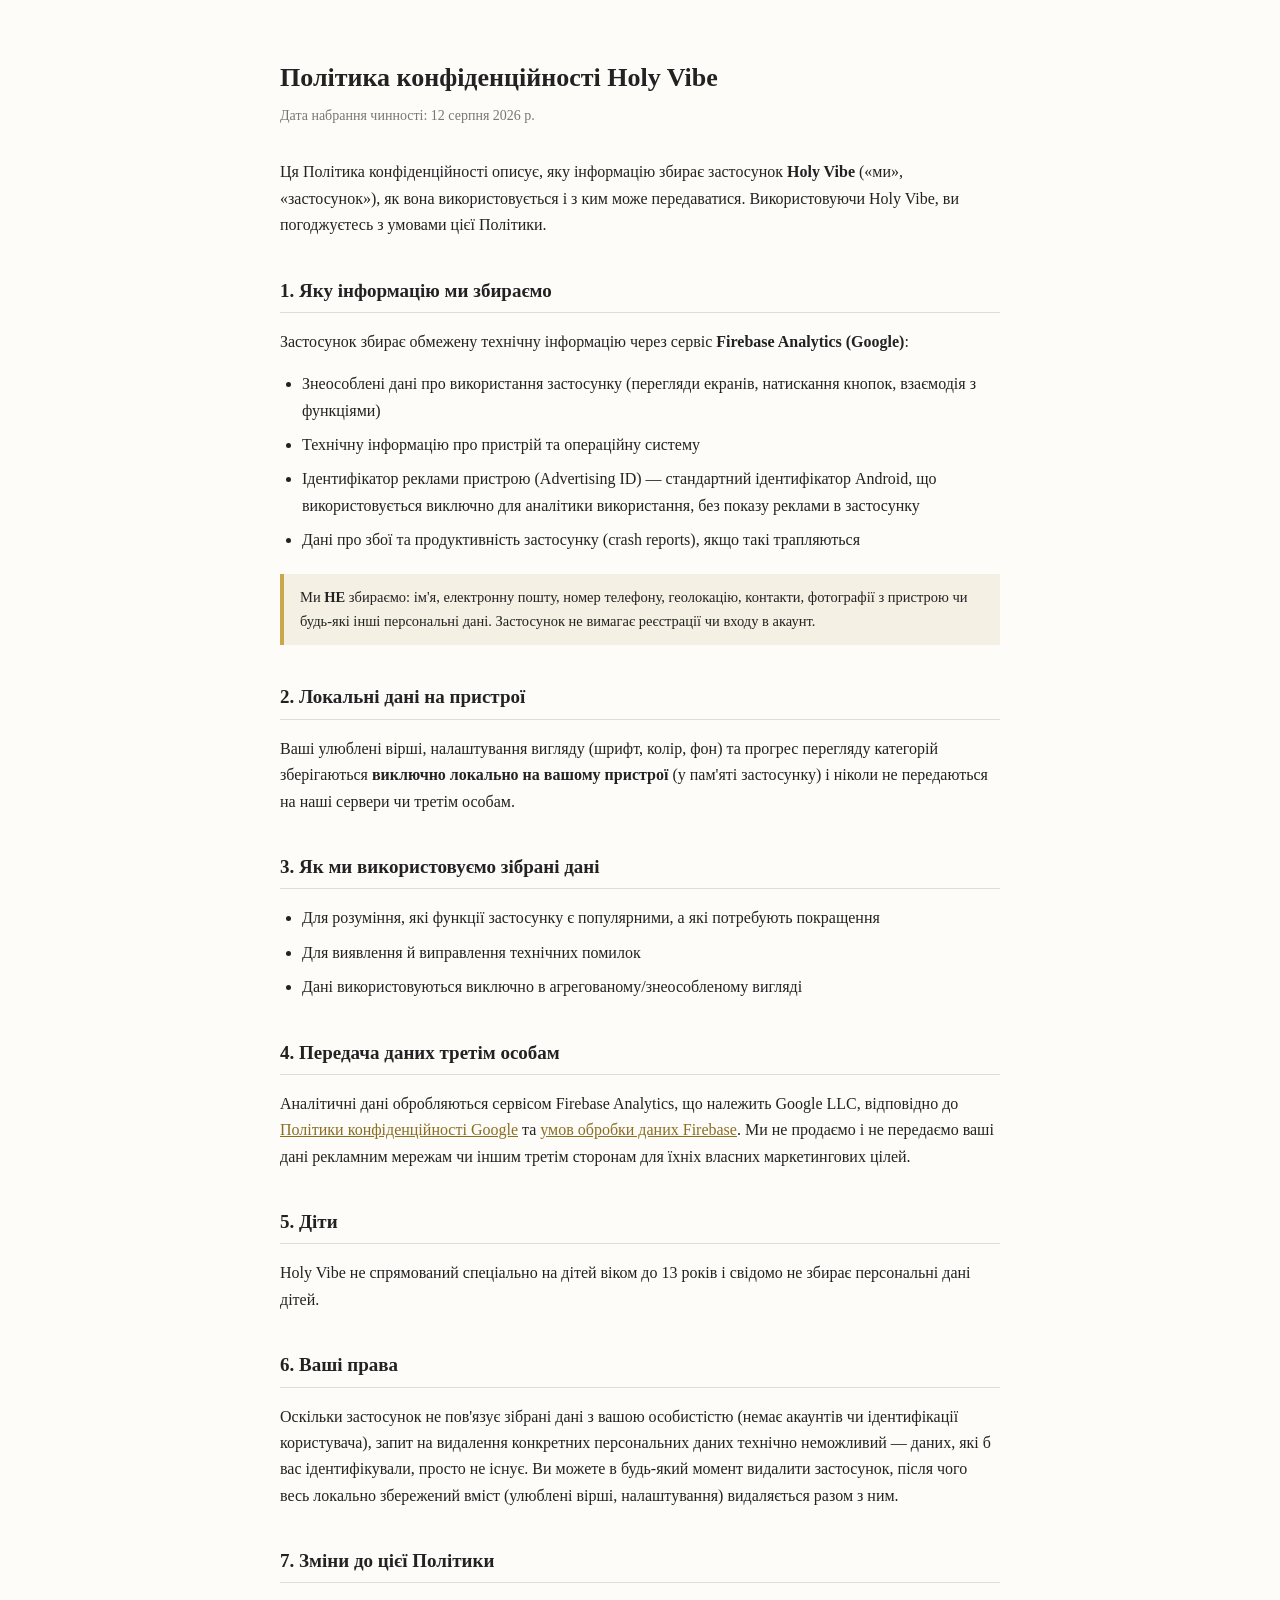
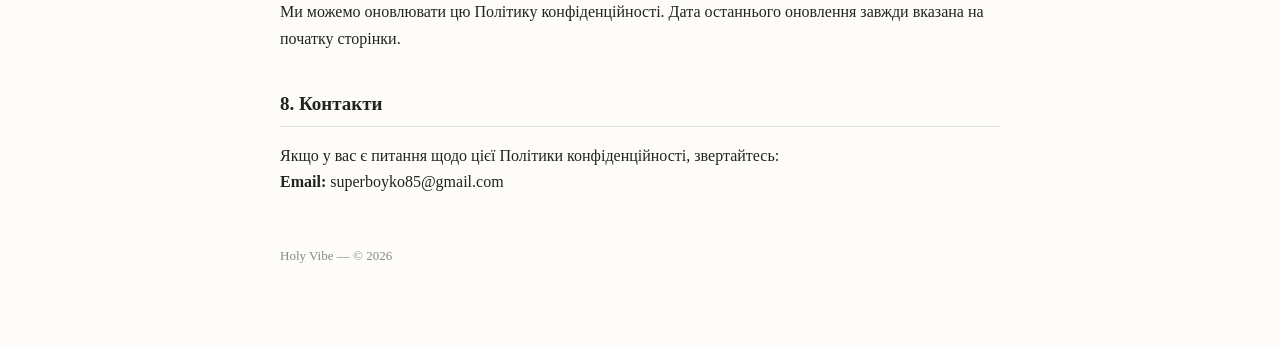
==== privacy-policy.html @ a34c9ace "Add files via upload" ====
<!DOCTYPE html>
<html lang="uk">
<head>
<meta charset="UTF-8">
<meta name="viewport" content="width=device-width, initial-scale=1.0">
<title>Політика конфіденційності — Holy Vibe</title>
<style>
  body {
    font-family: Georgia, 'Times New Roman', serif;
    max-width: 720px;
    margin: 0 auto;
    padding: 40px 20px 80px;
    line-height: 1.65;
    color: #222;
    background: #fdfcf9;
  }
  h1 { font-size: 26px; margin-bottom: 4px; }
  h2 { font-size: 19px; margin-top: 36px; border-bottom: 1px solid #ddd; padding-bottom: 6px; }
  .updated { color: #777; font-size: 14px; margin-bottom: 32px; }
  ul { padding-left: 22px; }
  li { margin-bottom: 8px; }
  .note {
    background: #f4f0e4;
    border-left: 4px solid #c9a84c;
    padding: 12px 16px;
    margin: 20px 0;
    font-size: 14.5px;
  }
  a { color: #8a6d1f; }
  footer { margin-top: 50px; font-size: 13px; color: #888; }
</style>
</head>
<body>

  <h1>Політика конфіденційності Holy Vibe</h1>
  <div class="updated">Дата набрання чинності: 12 серпня 2026 р.</div>

  <p>
    Ця Політика конфіденційності описує, яку інформацію збирає застосунок
    <strong>Holy Vibe</strong> («ми», «застосунок»), як вона використовується
    і з ким може передаватися. Використовуючи Holy Vibe, ви погоджуєтесь
    з умовами цієї Політики.
  </p>

  <h2>1. Яку інформацію ми збираємо</h2>
  <p>Застосунок збирає обмежену технічну інформацію через сервіс <strong>Firebase Analytics (Google)</strong>:</p>
  <ul>
    <li>Знеособлені дані про використання застосунку (перегляди екранів, натискання кнопок, взаємодія з функціями)</li>
    <li>Технічну інформацію про пристрій та операційну систему</li>
    <li>Ідентифікатор реклами пристрою (Advertising ID) — стандартний ідентифікатор Android, що використовується виключно для аналітики використання, без показу реклами в застосунку</li>
    <li>Дані про збої та продуктивність застосунку (crash reports), якщо такі трапляються</li>
  </ul>

  <div class="note">
    Ми <strong>НЕ</strong> збираємо: ім'я, електронну пошту, номер телефону,
    геолокацію, контакти, фотографії з пристрою чи будь-які інші персональні
    дані. Застосунок не вимагає реєстрації чи входу в акаунт.
  </div>

  <h2>2. Локальні дані на пристрої</h2>
  <p>
    Ваші улюблені вірші, налаштування вигляду (шрифт, колір, фон) та прогрес
    перегляду категорій зберігаються <strong>виключно локально на вашому
    пристрої</strong> (у пам'яті застосунку) і ніколи не передаються на
    наші сервери чи третім особам.
  </p>

  <h2>3. Як ми використовуємо зібрані дані</h2>
  <ul>
    <li>Для розуміння, які функції застосунку є популярними, а які потребують покращення</li>
    <li>Для виявлення й виправлення технічних помилок</li>
    <li>Дані використовуються виключно в агрегованому/знеособленому вигляді</li>
  </ul>

  <h2>4. Передача даних третім особам</h2>
  <p>
    Аналітичні дані обробляються сервісом Firebase Analytics, що належить
    Google LLC, відповідно до
    <a href="https://policies.google.com/privacy" target="_blank">Політики конфіденційності Google</a>
    та
    <a href="https://firebase.google.com/support/privacy" target="_blank">умов обробки даних Firebase</a>.
    Ми не продаємо і не передаємо ваші дані рекламним мережам чи іншим
    третім сторонам для їхніх власних маркетингових цілей.
  </p>

  <h2>5. Діти</h2>
  <p>
    Holy Vibe не спрямований спеціально на дітей віком до 13 років і
    свідомо не збирає персональні дані дітей.
  </p>

  <h2>6. Ваші права</h2>
  <p>
    Оскільки застосунок не пов'язує зібрані дані з вашою особистістю
    (немає акаунтів чи ідентифікації користувача), запит на видалення
    конкретних персональних даних технічно неможливий — даних, які б
    вас ідентифікували, просто не існує. Ви можете в будь-який момент
    видалити застосунок, після чого весь локально збережений вміст
    (улюблені вірші, налаштування) видаляється разом з ним.
  </p>

  <h2>7. Зміни до цієї Політики</h2>
  <p>
    Ми можемо оновлювати цю Політику конфіденційності. Дата останнього
    оновлення завжди вказана на початку сторінки.
  </p>

  <h2>8. Контакти</h2>
  <p>
    Якщо у вас є питання щодо цієї Політики конфіденційності, звертайтесь:
    <br><strong>Email:</strong> superboyko85@gmail.com
  </p>

  <footer>Holy Vibe — © 2026</footer>

</body>
</html>
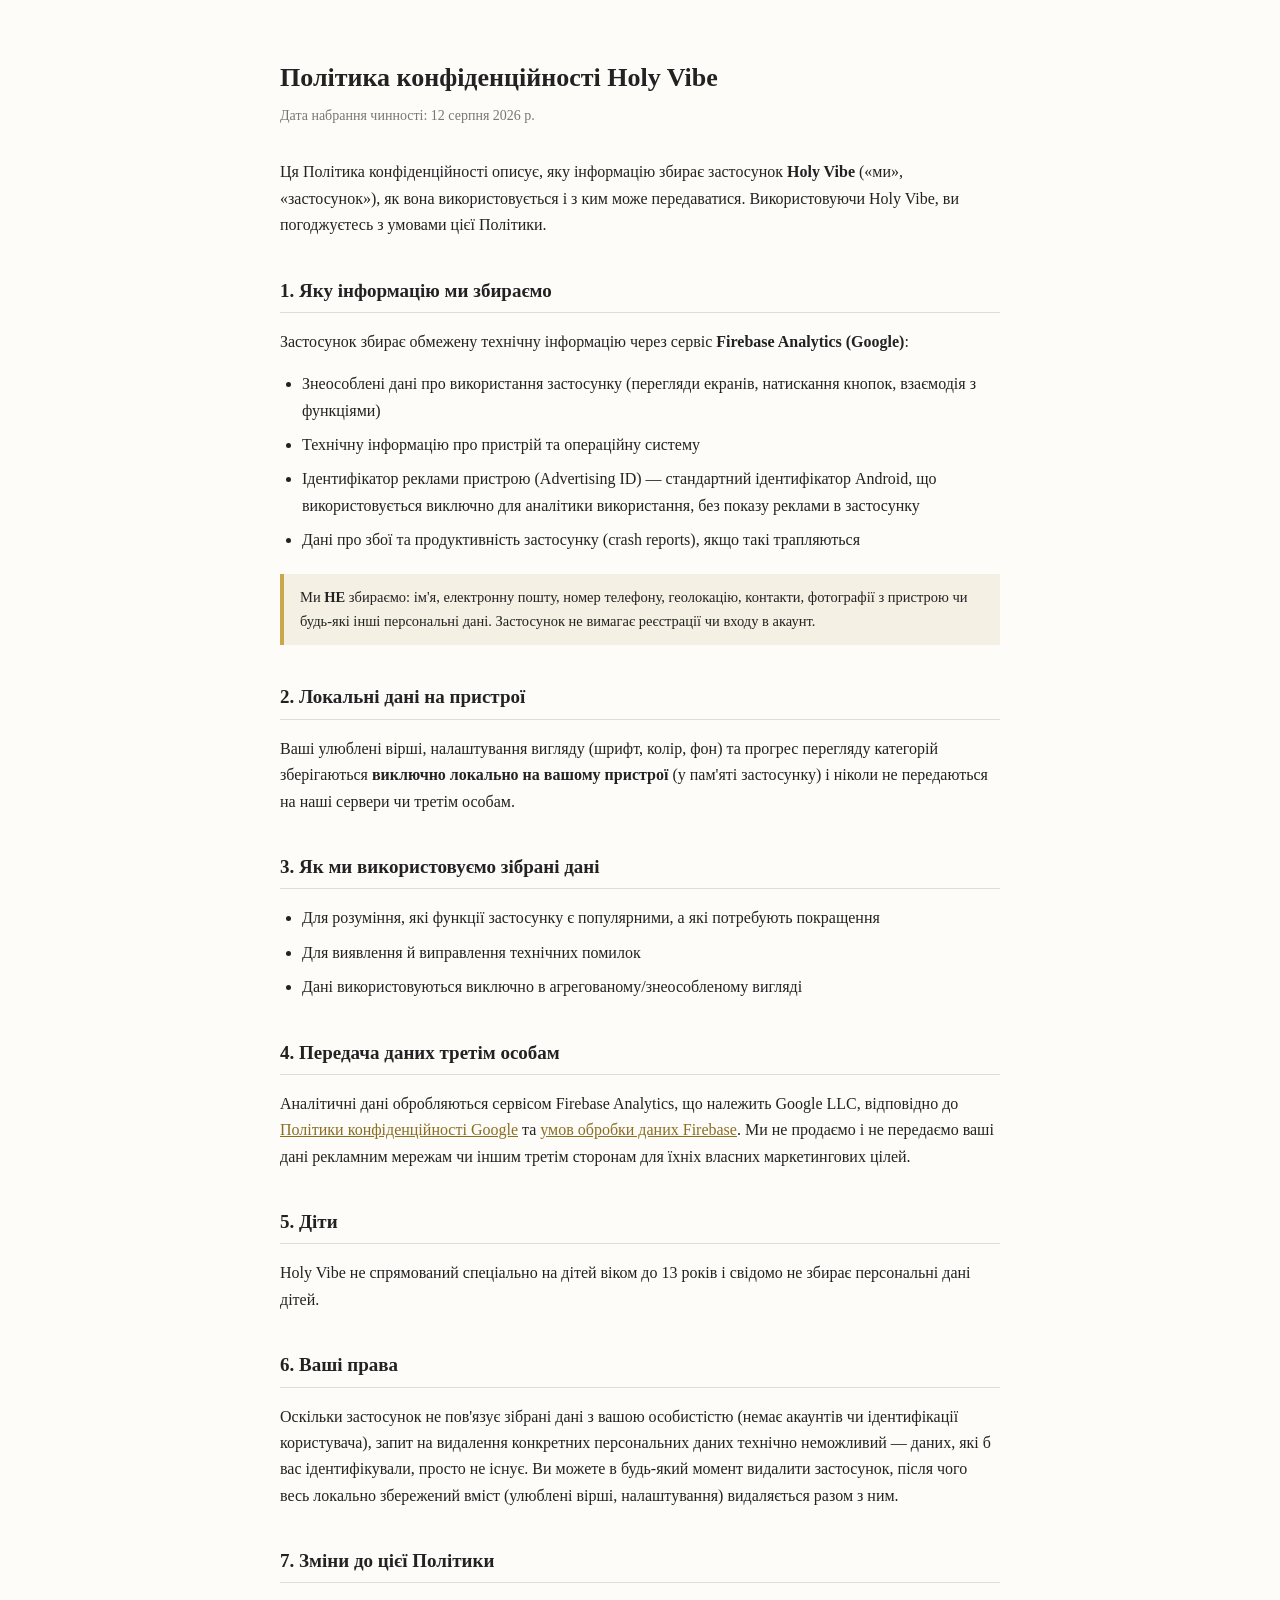
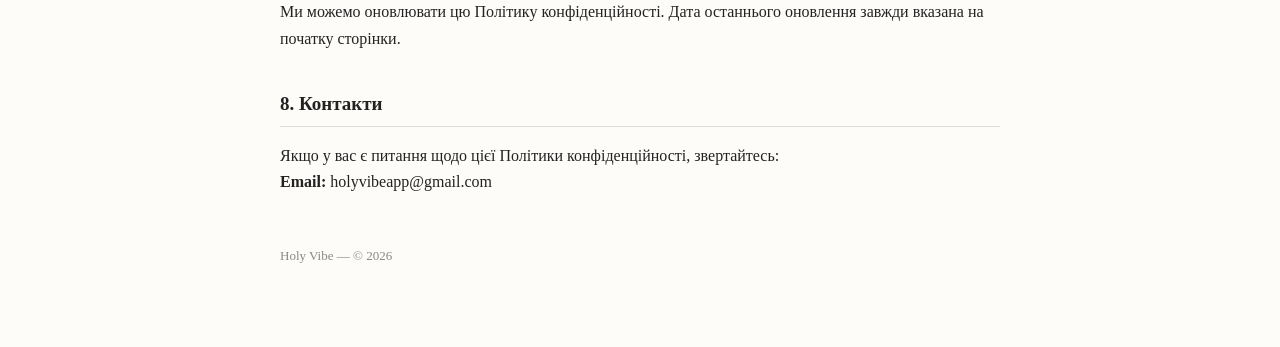
==== commit fc17f1dc: "Update privacy-policy.html" ====
--- a/privacy-policy.html
+++ b/privacy-policy.html
@@ -108,7 +108,7 @@
   <h2>8. Контакти</h2>
   <p>
     Якщо у вас є питання щодо цієї Політики конфіденційності, звертайтесь:
-    <br><strong>Email:</strong> superboyko85@gmail.com
+    <br><strong>Email:</strong> holyvibeapp@gmail.com
   </p>
 
   <footer>Holy Vibe — © 2026</footer>
